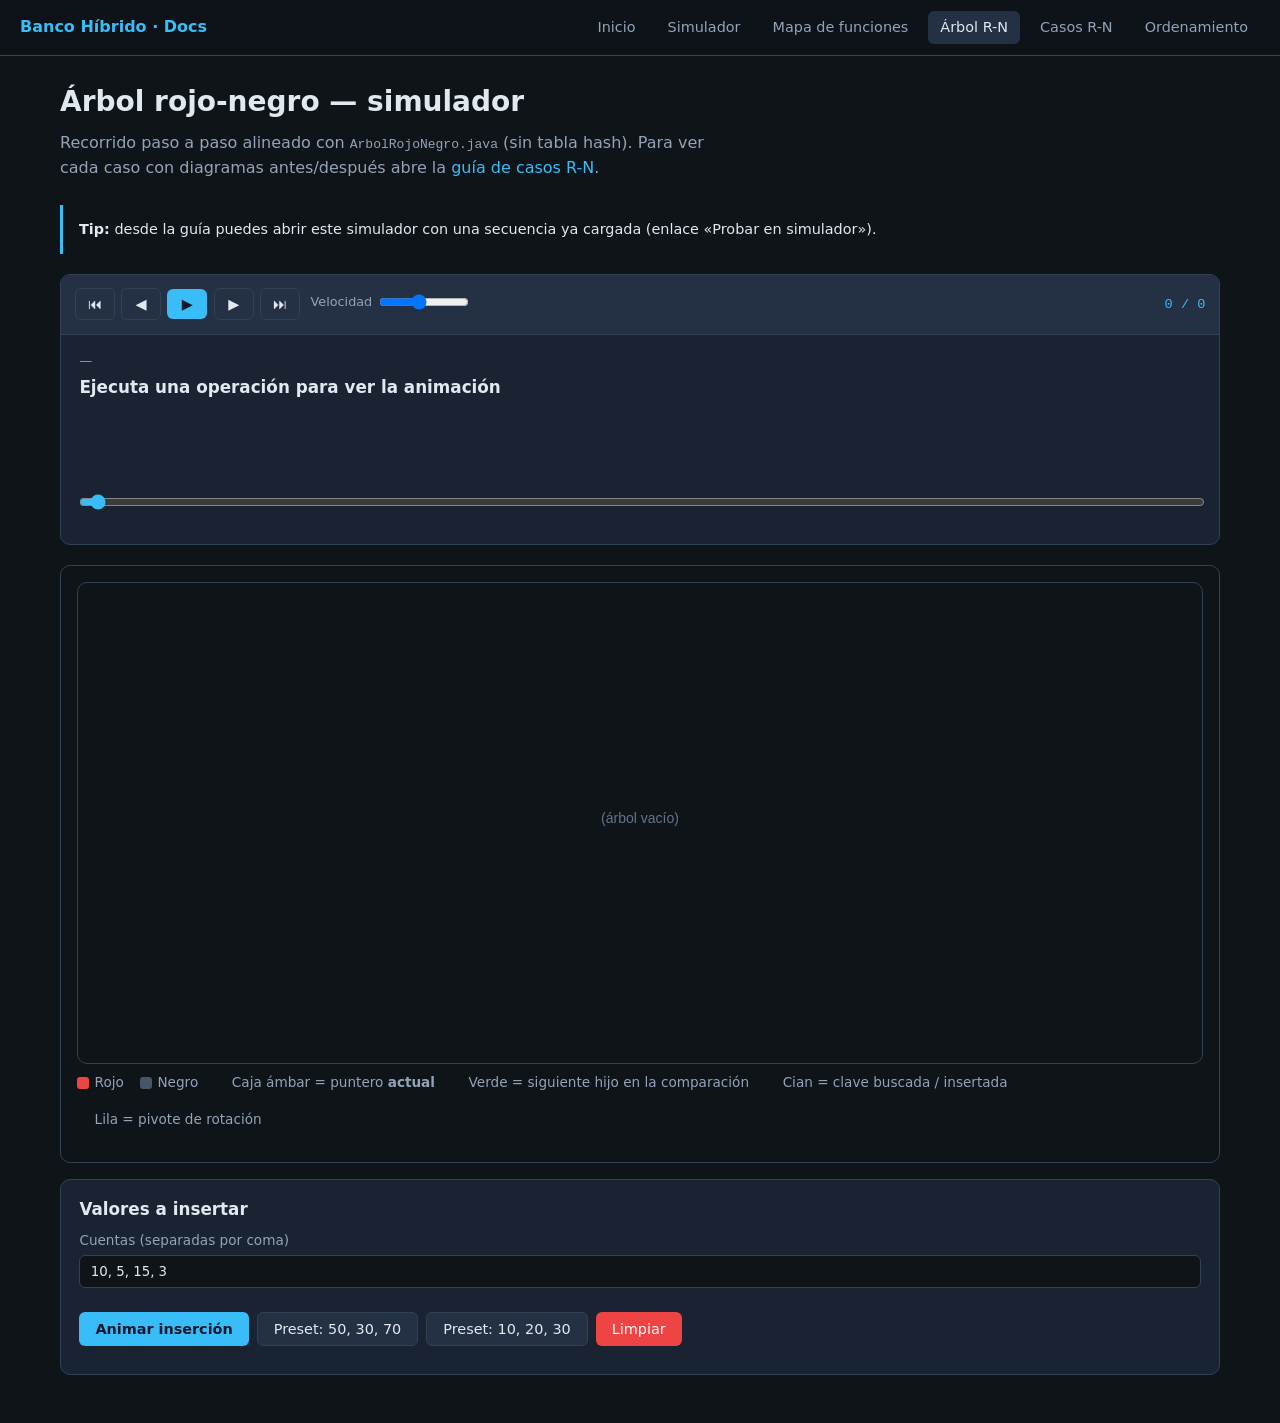
==== docs/simulador/arbol-rojo-negro.html @ 1091a689 "Implementacion de la Estructura y visualizadores para mayor comprension" ====
<!DOCTYPE html>
<html lang="es">
<head>
  <meta charset="UTF-8" />
  <meta name="viewport" content="width=device-width, initial-scale=1" />
  <title>Árbol rojo-negro — Simulador</title>
  <link rel="stylesheet" href="css/estilos.css" />
</head>
<body>
  <nav class="nav-global">
    <span class="marca">Banco Híbrido · Docs</span>
    <a href="index.html">Inicio</a>
    <a href="interactivo.html">Simulador</a>
    <a href="funciones.html">Mapa de funciones</a>
    <a href="arbol-rojo-negro.html" class="activo">Árbol R-N</a>
    <a href="rbt-casos.html">Casos R-N</a>
    <a href="ordenamiento-punteros.html">Ordenamiento</a>
  </nav>

  <main class="contenedor">
    <h1>Árbol rojo-negro — simulador</h1>
    <p class="subtitulo">
      Recorrido paso a paso alineado con <code>ArbolRojoNegro.java</code> (sin tabla hash).
      Para ver cada caso con diagramas antes/después abre la
      <a href="rbt-casos.html">guía de casos R-N</a>.
    </p>

    <p class="nota-enlace">
      <strong>Tip:</strong> desde la guía puedes abrir este simulador con una secuencia ya cargada
      (enlace «Probar en simulador»).
    </p>

    <div id="reproductor"></div>

    <div class="zona-animacion">
      <div class="canvas-contenedor">
        <canvas id="canvasRbt" class="canvas-arbol" data-altura-logica="480"></canvas>
      </div>
      <div class="leyenda">
        <span class="l-rojo">Rojo</span>
        <span class="l-negro">Negro</span>
        <span>Caja ámbar = puntero <strong>actual</strong></span>
        <span>Verde = siguiente hijo en la comparación</span>
        <span>Cian = clave buscada / insertada</span>
        <span>Lila = pivote de rotación</span>
      </div>
    </div>

    <div class="tarjeta" style="margin-top:1rem">
      <h3 style="margin-top:0">Valores a insertar</h3>
      <div class="fila-form">
        <div style="grid-column: 1 / -1">
          <label for="secuencia">Cuentas (separadas por coma)</label>
          <input type="text" id="secuencia" value="10, 5, 15, 3" />
        </div>
      </div>
      <div class="grupo-botones">
        <button type="button" class="btn btn-primario" id="btnAnimar">Animar inserción</button>
        <button type="button" class="btn btn-secundario" id="btnPreset1">Preset: 50, 30, 70</button>
        <button type="button" class="btn btn-secundario" id="btnPreset2">Preset: 10, 20, 30</button>
        <button type="button" class="btn btn-peligro" id="btnLimpiar">Limpiar</button>
      </div>
    </div>
  </main>

  <script src="js/nucleo.js"></script>
  <script src="js/canvas-hd.js"></script>
  <script src="js/serializacion.js"></script>
  <script src="js/motor-animacion.js"></script>
  <script src="js/vista.js"></script>
  <script src="js/reproductor.js"></script>
  <script>
    const BD = window.BancoDoc;
    const BA = window.BancoAnim;
    const BV = window.BancoVista;
    const canvas = document.getElementById("canvasRbt");
    const inputSecuencia = document.getElementById("secuencia");
    const ui = { canvas, hashEl: null, listaEl: null };

    let ultimoPaso = null;

    const reproductor = new ReproductorVisual({
      contenedor: document.getElementById("reproductor"),
      alPaso: (paso) => {
        ultimoPaso = paso;
        return BV.aplicarPaso(paso, ui, { instantaneo: true });
      },
    });

    BancoCanvas.observar(
      canvas,
      () => {
        if (ultimoPaso) BV.aplicarPaso(ultimoPaso, ui, { instantaneo: true });
        else BD.dibujarArbol(canvas, null, { instantaneo: true });
      },
      480
    );

    function parseSecuencia(txt) {
      return txt.split(/[,;\s]+/).map((s) => parseInt(s.trim(), 10)).filter((n) => !isNaN(n));
    }

    function animar(txt) {
      const nums = parseSecuencia(txt);
      if (!nums.length) return;
      const r = BA.animarSoloRBT(nums);
      reproductor.cargarPasos(r.pasos).then(() => reproductor.reproducir());
    }

    document.getElementById("btnAnimar").onclick = () => animar(inputSecuencia.value);
    document.getElementById("btnPreset1").onclick = () => {
      inputSecuencia.value = "50, 30, 70";
      animar("50, 30, 70");
    };
    document.getElementById("btnPreset2").onclick = () => {
      inputSecuencia.value = "10, 20, 30";
      animar("10, 20, 30");
    };
    document.getElementById("btnLimpiar").onclick = () => {
      ultimoPaso = null;
      reproductor.cargarPasos([]);
      BD.dibujarArbol(canvas, null, { instantaneo: true });
    };

    const params = new URLSearchParams(location.search);
    const seq = params.get("seq");
    if (seq) {
      inputSecuencia.value = seq;
      animar(seq);
    } else {
      BD.dibujarArbol(canvas, null, { instantaneo: true });
    }
  </script>
</body>
</html>
---- docs/simulador/css/estilos.css ----
:root {
  --bg: #0f1419;
  --surface: #1a2332;
  --surface2: #243044;
  --border: #334155;
  --text: #e2e8f0;
  --muted: #94a3b8;
  --accent: #38bdf8;
  --accent2: #818cf8;
  --rojo: #ef4444;
  --negro: #1e293b;
  --ok: #34d399;
  --warn: #fbbf24;
  --font: "Segoe UI", system-ui, sans-serif;
  --mono: "JetBrains Mono", "Fira Code", monospace;
  --radius: 10px;
  --nav-h: 56px;
}

* {
  box-sizing: border-box;
}

html {
  scroll-behavior: smooth;
}

body {
  margin: 0;
  font-family: var(--font);
  background: var(--bg);
  color: var(--text);
  line-height: 1.55;
  min-height: 100vh;
}

a {
  color: var(--accent);
  text-decoration: none;
}

a:hover {
  text-decoration: underline;
}

/* Nav */
.nav-global {
  position: sticky;
  top: 0;
  z-index: 100;
  display: flex;
  align-items: center;
  gap: 0.5rem;
  flex-wrap: wrap;
  padding: 0 1.25rem;
  height: var(--nav-h);
  background: rgba(15, 20, 25, 0.92);
  border-bottom: 1px solid var(--border);
  backdrop-filter: blur(8px);
}

.nav-global .marca {
  font-weight: 700;
  color: var(--accent);
  margin-right: auto;
  white-space: nowrap;
}

.nav-global a {
  padding: 0.35rem 0.75rem;
  border-radius: 6px;
  font-size: 0.9rem;
  color: var(--muted);
  text-decoration: none;
}

.nav-global a:hover,
.nav-global a.activo {
  background: var(--surface2);
  color: var(--text);
  text-decoration: none;
}

/* Layout */
.contenedor {
  max-width: 1200px;
  margin: 0 auto;
  padding: 1.5rem 1.25rem 3rem;
}

h1 {
  font-size: 1.75rem;
  margin: 0 0 0.5rem;
}

h2 {
  font-size: 1.25rem;
  margin: 2rem 0 0.75rem;
  color: var(--accent2);
}

h3 {
  font-size: 1.05rem;
  margin: 1.25rem 0 0.5rem;
}

.subtitulo {
  color: var(--muted);
  margin: 0 0 1.5rem;
  max-width: 65ch;
}

/* Cards & grid */
.grid-2 {
  display: grid;
  grid-template-columns: 1fr 1fr;
  gap: 1rem;
}

@media (max-width: 900px) {
  .grid-2 {
    grid-template-columns: 1fr;
  }
}

.tarjeta {
  background: var(--surface);
  border: 1px solid var(--border);
  border-radius: var(--radius);
  padding: 1rem 1.15rem;
}

.tarjeta.destacada {
  border-color: var(--accent);
  box-shadow: 0 0 0 1px rgba(56, 189, 248, 0.2);
}

/* Hero index */
.hero-cards {
  display: grid;
  grid-template-columns: repeat(auto-fill, minmax(260px, 1fr));
  gap: 1rem;
  margin-top: 1.5rem;
}

.hero-cards .tarjeta {
  transition: transform 0.15s, border-color 0.15s;
}

.hero-cards .tarjeta:hover {
  transform: translateY(-2px);
  border-color: var(--accent);
}

.hero-cards .icono {
  font-size: 1.75rem;
  margin-bottom: 0.5rem;
}

.hero-cards h3 {
  margin-top: 0;
}

/* Forms */
label {
  display: block;
  font-size: 0.85rem;
  color: var(--muted);
  margin-bottom: 0.25rem;
}

input,
select {
  width: 100%;
  padding: 0.5rem 0.65rem;
  border-radius: 6px;
  border: 1px solid var(--border);
  background: var(--bg);
  color: var(--text);
  font-family: inherit;
  margin-bottom: 0.75rem;
}

input:focus,
select:focus {
  outline: 2px solid var(--accent);
  border-color: transparent;
}

.fila-form {
  display: grid;
  grid-template-columns: repeat(auto-fill, minmax(120px, 1fr));
  gap: 0.75rem;
  align-items: end;
}

.btn {
  display: inline-flex;
  align-items: center;
  justify-content: center;
  gap: 0.35rem;
  padding: 0.5rem 1rem;
  border: none;
  border-radius: 6px;
  font-family: inherit;
  font-size: 0.9rem;
  cursor: pointer;
  transition: filter 0.15s;
}

.btn:hover {
  filter: brightness(1.1);
}

.btn-primario {
  background: var(--accent);
  color: #0f172a;
  font-weight: 600;
}

.btn-secundario {
  background: var(--surface2);
  color: var(--text);
  border: 1px solid var(--border);
}

.btn-peligro {
  background: var(--rojo);
  color: white;
}

.grupo-botones {
  display: flex;
  flex-wrap: wrap;
  gap: 0.5rem;
  margin: 0.75rem 0;
}

/* Log / steps */
.log-pasos {
  font-family: var(--mono);
  font-size: 0.8rem;
  background: var(--bg);
  border: 1px solid var(--border);
  border-radius: var(--radius);
  padding: 0.75rem;
  max-height: 220px;
  overflow-y: auto;
  margin: 0;
  list-style: none;
}

.log-pasos li {
  padding: 0.2rem 0;
  border-bottom: 1px solid rgba(51, 65, 85, 0.4);
}

.log-pasos li.activo {
  color: var(--warn);
  font-weight: 600;
}

.log-pasos li.ok {
  color: var(--ok);
}

.log-pasos li.error {
  color: var(--rojo);
}

/* Hash table viz */
.tabla-hash {
  display: flex;
  flex-wrap: wrap;
  gap: 0.5rem;
  margin: 1rem 0;
}

.casillero {
  flex: 1 1 100px;
  min-width: 90px;
  background: var(--bg);
  border: 2px solid var(--border);
  border-radius: 8px;
  padding: 0.5rem;
  text-align: center;
  cursor: pointer;
  transition: border-color 0.2s, box-shadow 0.2s;
}

.casillero.resaltado {
  border-color: var(--warn);
  box-shadow: 0 0 12px rgba(251, 191, 36, 0.35);
}

.casillero .idx {
  font-size: 0.75rem;
  color: var(--muted);
}

.casillero .cuenta-mini {
  font-size: 0.85rem;
  font-weight: 600;
  margin-top: 0.25rem;
}

.casillero.vacio .cuenta-mini {
  color: var(--muted);
  font-weight: 400;
}

/* Canvas tree */
.canvas-contenedor {
  width: 100%;
  overflow-x: auto;
  background: var(--bg);
  border-radius: var(--radius);
  border: 1px solid var(--border);
}

.canvas-arbol {
  width: 100%;
  display: block;
  background: transparent;
  image-rendering: auto;
}

.canvas-merge-wrap {
  min-height: 280px;
  overflow-x: auto;
  overflow-y: hidden;
}

.canvas-contenedor canvas {
  vertical-align: top;
}

/* Panel reporte (simulador) */
.seccion-reporte {
  display: flex;
  flex-direction: column;
  gap: 0.65rem;
}

.reporte-intro {
  margin: 0;
  font-size: 0.88rem;
}

.merge-ayuda {
  background: rgba(56, 189, 248, 0.08);
  border: 1px solid rgba(56, 189, 248, 0.35);
  border-radius: var(--radius);
  padding: 0.65rem 0.85rem;
  margin: 0;
}

.merge-ayuda-tipo {
  display: inline-block;
  font-size: 0.7rem;
  font-weight: 700;
  text-transform: uppercase;
  letter-spacing: 0.04em;
  color: var(--accent);
  margin-bottom: 0.25rem;
}

.merge-ayuda strong {
  display: block;
  font-size: 0.95rem;
  margin-bottom: 0.2rem;
}

.merge-ayuda p {
  margin: 0;
  font-size: 0.85rem;
  color: var(--muted);
  line-height: 1.45;
}

.leyenda-merge-lista {
  margin: 0;
  padding: 0 0 0 1.1rem;
  font-size: 0.82rem;
  color: var(--muted);
  display: grid;
  gap: 0.35rem;
}

.leyenda-merge-lista li {
  list-style: disc;
}

.subtitulo-seccion {
  margin: 0.5rem 0 0;
  font-size: 0.95rem;
  font-weight: 600;
  color: var(--text);
}

.lista-reporte-scroll {
  overflow-x: auto;
  overflow-y: hidden;
  padding: 0.75rem;
  min-height: 72px;
  max-height: 140px;
  background: var(--surface);
  border: 1px dashed var(--border);
  border-radius: var(--radius);
  flex-wrap: nowrap;
  align-items: center;
}

.lista-reporte-fila {
  display: flex;
  flex-wrap: nowrap;
  align-items: center;
  gap: 0;
  min-width: min-content;
}

.nodo-lista-reporte {
  flex-shrink: 0;
}

.flecha-reporte {
  display: inline-flex;
  flex-direction: column;
  align-items: center;
  margin: 0 0.15rem;
  min-width: 2.5rem;
}

.flecha-reporte .flecha-linea {
  font-size: 1.1rem;
  color: var(--accent);
  line-height: 1;
}

.flecha-reporte .flecha-txt {
  font-size: 0.62rem;
  color: var(--muted);
  white-space: nowrap;
}

.lista-orden-ok {
  margin: 0 0 0.5rem;
  font-size: 0.8rem;
  color: var(--ok);
  font-weight: 600;
}

@media (max-width: 900px) {
  .zona-animacion .grid-2 {
    grid-template-columns: 1fr;
  }
}

/* Lista enlazada */
.lista-enlazada {
  display: flex;
  flex-wrap: wrap;
  align-items: center;
  gap: 0.25rem;
  padding: 1rem 0;
  min-height: 80px;
}

.nodo-lista {
  display: inline-flex;
  flex-direction: column;
  align-items: center;
  gap: 0.2rem;
  vertical-align: top;
}

.nodo-lista-fila {
  display: flex;
  align-items: center;
  gap: 0.25rem;
}

.badge-puntero {
  font-size: 0.68rem;
  font-weight: 700;
  color: #fbbf24;
  background: rgba(251, 191, 36, 0.12);
  border: 1px solid rgba(251, 191, 36, 0.55);
  border-radius: 4px;
  padding: 0.1rem 0.4rem;
  white-space: nowrap;
}

.caja-nodo {
  background: var(--surface2);
  border: 2px solid var(--border);
  border-radius: 8px;
  padding: 0.4rem 0.65rem;
  font-size: 0.85rem;
  min-width: 64px;
  text-align: center;
}

.caja-nodo.rojo {
  border-color: var(--rojo);
  background: rgba(239, 68, 68, 0.15);
}

.caja-nodo.negro {
  border-color: #64748b;
}

.caja-nodo.resaltado {
  border-color: var(--warn);
  box-shadow: 0 0 10px rgba(251, 191, 36, 0.4);
}

.flecha {
  color: var(--muted);
  font-size: 1.1rem;
}

/* Funciones map */
.flujo-item {
  border-left: 3px solid var(--border);
  padding-left: 1rem;
  margin: 1rem 0;
}

.flujo-item.seleccionado {
  border-left-color: var(--accent);
  background: rgba(56, 189, 248, 0.06);
  border-radius: 0 var(--radius) var(--radius) 0;
  padding: 0.75rem 1rem;
}

.cadena-llamadas {
  display: flex;
  flex-wrap: wrap;
  align-items: center;
  gap: 0.35rem;
  margin: 0.75rem 0;
  font-family: var(--mono);
  font-size: 0.82rem;
}

.cadena-llamadas span {
  background: var(--surface2);
  padding: 0.25rem 0.5rem;
  border-radius: 4px;
  border: 1px solid var(--border);
}

.cadena-llamadas .flecha-fn {
  color: var(--muted);
}

.tabla-fn {
  width: 100%;
  border-collapse: collapse;
  font-size: 0.88rem;
}

.tabla-fn th,
.tabla-fn td {
  border: 1px solid var(--border);
  padding: 0.5rem 0.65rem;
  text-align: left;
}

.tabla-fn th {
  background: var(--surface2);
  color: var(--accent);
}

.tabla-fn tr:hover td {
  background: rgba(56, 189, 248, 0.05);
}

/* Code blocks in docs */
pre,
.codigo {
  font-family: var(--mono);
  font-size: 0.8rem;
  background: var(--bg);
  border: 1px solid var(--border);
  border-radius: var(--radius);
  padding: 0.85rem 1rem;
  overflow-x: auto;
  line-height: 1.45;
}

.codigo .kw {
  color: #c084fc;
}

.codigo .tipo {
  color: #38bdf8;
}

.codigo .cmt {
  color: #64748b;
}

.paso-diagrama {
  display: flex;
  flex-wrap: wrap;
  gap: 1rem;
  margin: 1rem 0;
}

.leyenda {
  display: flex;
  flex-wrap: wrap;
  gap: 1rem;
  font-size: 0.85rem;
  color: var(--muted);
  margin: 0.5rem 0 1rem;
}

.leyenda span::before {
  content: "";
  display: inline-block;
  width: 12px;
  height: 12px;
  border-radius: 3px;
  margin-right: 0.35rem;
  vertical-align: middle;
}

.leyenda .l-rojo::before {
  background: var(--rojo);
}

.leyenda .l-negro::before {
  background: #475569;
}

.leyenda .l-sig::before {
  background: var(--accent2);
}

.nota {
  font-size: 0.9rem;
  color: var(--muted);
  border-left: 3px solid var(--accent2);
  padding-left: 0.75rem;
  margin: 1rem 0;
}

.pills {
  display: flex;
  flex-wrap: wrap;
  gap: 0.35rem;
}

.pill {
  font-size: 0.75rem;
  padding: 0.15rem 0.5rem;
  border-radius: 999px;
  background: var(--surface2);
  border: 1px solid var(--border);
  color: var(--muted);
}

.pill.activa {
  background: rgba(56, 189, 248, 0.2);
  color: var(--accent);
  border-color: var(--accent);
}

/* Reproductor paso a paso */
.reproductor-wrap {
  margin: 1rem 0 1.25rem;
  background: var(--surface);
  border: 1px solid var(--border);
  border-radius: var(--radius);
  overflow: hidden;
}

.reproductor-barra {
  display: flex;
  flex-wrap: wrap;
  align-items: center;
  gap: 0.4rem;
  padding: 0.65rem 0.85rem;
  background: var(--surface2);
  border-bottom: 1px solid var(--border);
}

.btn-icon {
  min-width: 2.5rem;
  padding: 0.45rem 0.55rem;
}

.reproductor-vel {
  display: flex;
  align-items: center;
  gap: 0.4rem;
  font-size: 0.8rem;
  color: var(--muted);
  margin-left: 0.25rem;
}

.reproductor-vel input {
  width: 90px;
  margin: 0;
}

.reproductor-contador {
  margin-left: auto;
  font-family: var(--mono);
  font-size: 0.85rem;
  color: var(--accent);
}

.reproductor-decision {
  padding: 1rem 1.15rem;
  position: relative;
  box-sizing: border-box;
  height: 8.75rem;
  min-height: 8.75rem;
  max-height: 8.75rem;
  overflow-x: hidden;
  overflow-y: auto;
}

.reproductor-decision .badge-decision {
  display: inline-block;
  font-size: 0.75rem;
  font-weight: 600;
  text-transform: uppercase;
  letter-spacing: 0.04em;
  padding: 0.2rem 0.5rem;
  border-radius: 4px;
  background: var(--surface2);
  color: var(--accent);
  margin-bottom: 0.5rem;
}

.reproductor-decision strong {
  display: block;
  font-size: 1.05rem;
  margin-bottom: 0.35rem;
}

.reproductor-decision p {
  margin: 0;
  color: var(--muted);
  font-size: 0.92rem;
  line-height: 1.45;
  min-height: 2.9em;
}

.reproductor-decision.tipo-hash .badge-decision { background: rgba(251, 191, 36, 0.2); color: var(--warn); }
.reproductor-decision.tipo-rotar .badge-decision { background: rgba(129, 140, 248, 0.25); color: var(--accent2); }
.reproductor-decision.tipo-recolorar .badge-decision { background: rgba(239, 68, 68, 0.2); color: var(--rojo); }
.reproductor-decision.tipo-merge .badge-decision { background: rgba(52, 211, 153, 0.2); color: var(--ok); }
.reproductor-decision.tipo-error .badge-decision { background: rgba(239, 68, 68, 0.3); color: #fca5a5; }
.reproductor-decision.tipo-fin .badge-decision { background: rgba(52, 211, 153, 0.25); color: var(--ok); }

.reproductor-paso-num {
  font-size: 0.8rem;
  color: var(--muted);
  display: block;
  margin-bottom: 0.25rem;
}

.reproductor-timeline-wrap {
  padding: 0.5rem 1rem 0.85rem;
}

.reproductor-timeline {
  width: 100%;
  accent-color: var(--accent);
}

.zona-animacion {
  border: 1px solid var(--border);
  border-radius: var(--radius);
  padding: 1rem;
  background: var(--bg);
  margin-top: 0.5rem;
}

.cadena-llamadas .activo-fn {
  border-color: var(--warn) !important;
  box-shadow: 0 0 8px rgba(251, 191, 36, 0.45);
  color: var(--warn);
}

/* Mermaid en mapa de funciones */
.mermaid-contenedor {
  min-height: 120px;
  overflow-x: auto;
  display: flex;
  justify-content: center;
  align-items: center;
  padding: 1rem;
}

.mermaid-contenedor svg {
  max-width: 100%;
  height: auto;
  display: block;
}

/* Etiquetas de estructura en mapa de funciones */
.tag-estructura {
  display: inline-block;
  font-size: 0.68rem;
  font-weight: 700;
  text-transform: uppercase;
  letter-spacing: 0.04em;
  padding: 0.1rem 0.4rem;
  border-radius: 4px;
  margin-right: 0.35rem;
  vertical-align: middle;
}

.tag-estructura.hash {
  background: rgba(251, 191, 36, 0.25);
  color: #fbbf24;
}

.tag-estructura.arbol {
  background: rgba(239, 68, 68, 0.2);
  color: #f87171;
}

.tag-estructura.lista {
  background: rgba(129, 140, 248, 0.25);
  color: #a5b4fc;
}

.tag-estructura.fachada {
  background: rgba(56, 189, 248, 0.2);
  color: #38bdf8;
}

.leyenda-estructuras {
  display: flex;
  flex-wrap: wrap;
  gap: 0.75rem;
  margin: 0.75rem 0 0;
  font-size: 0.85rem;
}

.cadena-llamadas .paso-cadena {
  display: inline-flex;
  align-items: center;
  flex-wrap: wrap;
  gap: 0.2rem;
  padding: 0.2rem 0.35rem;
  border-radius: 6px;
}

.cadena-llamadas .paso-cadena.activo-fn {
  background: rgba(251, 191, 36, 0.12);
}

/* Escenarios prearmados (simulador) */
.panel-escenarios {
  border-left: 3px solid var(--accent2);
}

.select-escenario {
  width: 100%;
  padding: 0.5rem 0.65rem;
  font-size: 0.95rem;
  background: var(--bg);
  border: 1px solid var(--border);
  border-radius: 8px;
  color: var(--text);
}

.escenario-layout {
  display: flex;
  flex-direction: column;
  gap: 0.85rem;
  margin-bottom: 0.85rem;
}

.escenario-campo label {
  display: block;
  font-size: 0.85rem;
  color: var(--muted);
  margin-bottom: 0.35rem;
}

.escenario-resumen {
  background: var(--surface);
  border: 1px solid var(--border);
  border-radius: 8px;
  padding: 0.65rem 0.85rem;
}

.escenario-resumen-label {
  display: block;
  font-size: 0.72rem;
  font-weight: 700;
  text-transform: uppercase;
  letter-spacing: 0.04em;
  color: var(--accent2);
  margin-bottom: 0.35rem;
}

.desc-escenario {
  margin: 0;
  font-size: 0.9rem;
  color: var(--text);
  line-height: 1.5;
}

/* Página guía casos RBT (rbt-casos.html) */
.contenedor-guia-rbt {
  max-width: 960px;
}

.rbt-panel-pasos {
  margin-bottom: 1rem;
  border-left: 3px solid var(--border);
}

.rbt-panel-pasos.activo,
.rbt-panel-pasos[open] {
  border-left-color: var(--ok);
}

.rbt-panel-pasos-summary {
  list-style: none;
  cursor: pointer;
  padding: 0.85rem 1rem;
  user-select: none;
  display: flex;
  flex-wrap: wrap;
  align-items: baseline;
  gap: 0.35rem 0.75rem;
  background: linear-gradient(180deg, var(--surface2) 0%, var(--surface) 100%);
}

.rbt-panel-pasos-summary::-webkit-details-marker {
  display: none;
}

.rbt-panel-pasos-summary::before {
  content: "▸ ";
  color: var(--accent);
  font-weight: bold;
}

.rbt-panel-pasos[open] > .rbt-panel-pasos-summary::before {
  content: "▾ ";
}

.rbt-panel-pasos-titulo {
  font-size: 1.05rem;
  font-weight: 700;
  margin: 0;
}

.rbt-panel-pasos-hint {
  font-size: 0.8rem;
  color: var(--muted);
  font-weight: normal;
}

.rbt-panel-pasos-body {
  padding: 0 1rem 1rem;
  border-top: 1px solid var(--border);
}

.rbt-pasos-sub {
  margin: 0.65rem 0 0.5rem;
}

.rbt-panel-pasos .reproductor-wrap {
  margin: 0.5rem 0 0.65rem;
}

.zona-animacion-compacta {
  margin-top: 0 !important;
  padding: 0.65rem;
}

.zona-animacion-compacta .canvas-contenedor {
  max-height: 300px;
}

.leyenda-compacta {
  display: flex;
  flex-wrap: wrap;
  gap: 0.35rem 0.85rem;
  font-size: 0.78rem;
  margin-top: 0.45rem !important;
  padding-top: 0;
  border-top: none;
}

.leyenda-compacta span {
  white-space: nowrap;
}

.rbt-nav-grupos {
  display: flex;
  flex-wrap: wrap;
  gap: 0.5rem;
  margin: 1rem 0 1.25rem;
}

details.rbt-grupo {
  border: 1px solid var(--border);
  border-radius: var(--radius);
  background: var(--surface);
  margin-bottom: 1rem;
  overflow: hidden;
}

details.rbt-grupo > summary {
  list-style: none;
  cursor: pointer;
  padding: 1rem 1.15rem;
  display: flex;
  flex-direction: column;
  gap: 0.25rem;
  user-select: none;
  background: linear-gradient(180deg, var(--surface2) 0%, var(--surface) 100%);
}

details.rbt-grupo > summary::-webkit-details-marker {
  display: none;
}

details.rbt-grupo > summary::before {
  content: "▸ ";
  color: var(--accent);
  font-weight: bold;
}

details.rbt-grupo[open] > summary::before {
  content: "▾ ";
}

.rbt-grupo-titulo {
  font-size: 1.1rem;
  font-weight: 700;
  color: var(--text);
}

.rbt-grupo-sub {
  font-size: 0.85rem;
  color: var(--muted);
  font-weight: normal;
}

.rbt-grupo-body {
  padding: 0 1rem 1rem;
  border-top: 1px solid var(--border);
}

article.rbt-caso {
  padding: 1rem 0;
  border-bottom: 1px solid var(--border);
}

article.rbt-caso:last-child {
  border-bottom: none;
  padding-bottom: 0.25rem;
}

article.rbt-caso h3 {
  margin: 0 0 0.5rem;
  font-size: 1rem;
}

.rbt-caso-texto {
  margin: 0 0 0.75rem;
  font-size: 0.9rem;
  color: var(--muted);
  line-height: 1.5;
}

.rbt-comparador {
  background: var(--bg);
  border: 1px solid var(--border);
  border-radius: 8px;
  padding: 0.75rem;
  margin-bottom: 0.75rem;
}

.rbt-comparador.animando {
  border-color: var(--accent2);
  box-shadow: 0 0 0 1px rgba(129, 140, 248, 0.2);
}

.rbt-comparador-canvas-wrap {
  background: #0c1018;
  border-radius: 6px;
  overflow: hidden;
  height: 200px;
  max-height: 200px;
}

.rbt-comparador-canvas-wrap.rbt-canvas-alto {
  height: 220px;
  max-height: 220px;
}

.rbt-comparador-canvas-wrap canvas,
.rbt-solo-diagrama canvas {
  display: block;
  width: 100%;
  height: 100%;
  min-height: 0;
}

.rbt-solo-diagrama {
  height: 180px;
  max-height: 180px;
}

@media (min-width: 768px) {
  .rbt-grupo-body-dos-col {
    display: grid;
    grid-template-columns: 1fr 1fr;
    column-gap: 1rem;
    align-items: start;
  }

  .rbt-grupo-body-dos-col article.rbt-caso-ancho {
    grid-column: 1 / -1;
  }
}

.rbt-comparador-controles {
  display: flex;
  flex-wrap: wrap;
  gap: 0.45rem;
  margin-top: 0.65rem;
  align-items: center;
}

.rbt-comparador-controles .btn-primario {
  margin-left: auto;
}

@media (max-width: 480px) {
  .rbt-comparador-controles .btn-primario {
    margin-left: 0;
    width: 100%;
  }
}

.rbt-comparador-controles .btn.activo {
  background: var(--surface2);
  border: 1px solid var(--accent);
  color: var(--accent);
}

.rbt-comparador-controles .btn:disabled {
  opacity: 0.45;
  cursor: not-allowed;
}

.rbt-comparador.animando .rbt-comparador-canvas-wrap {
  box-shadow: inset 0 0 0 1px rgba(129, 140, 248, 0.35);
}

.rbt-comparador-leyenda {
  margin: 0.5rem 0 0;
  font-size: 0.82rem;
  color: var(--muted);
  text-align: center;
  min-height: 1.2em;
}

article.rbt-caso > .btn,
article.rbt-caso > a.btn {
  margin-top: 0.25rem;
}

/* Página ordenamiento con punteros */
.panel-orden .input-orden {
  width: 100%;
  max-width: 480px;
  padding: 0.55rem 0.75rem;
  font-size: 1rem;
  font-family: var(--mono);
  background: var(--bg);
  border: 1px solid var(--border);
  border-radius: 8px;
  color: var(--text);
  margin-bottom: 1rem;
}

.label-campo {
  display: block;
  font-size: 0.85rem;
  color: var(--muted);
  margin-bottom: 0.35rem;
}

.nota-enlace {
  margin-bottom: 1.25rem;
  padding: 0.85rem 1rem;
  font-size: 0.9rem;
  line-height: 1.5;
  border-left: 3px solid var(--accent);
}

.o-msg.ok {
  color: var(--ok);
}

.o-msg.error {
  color: var(--rojo);
}

.o-preview {
  font-family: var(--mono);
  font-size: 0.9rem;
  color: var(--accent);
  margin: 0.5rem 0 0;
}

.fase-indicador {
  display: flex;
  align-items: center;
  gap: 0.75rem;
  margin-bottom: 1rem;
  padding: 0.5rem 0.75rem;
  background: var(--surface);
  border-radius: 8px;
  border: 1px solid var(--border);
}

.fase-chip {
  font-size: 0.75rem;
  font-weight: 700;
  text-transform: uppercase;
  letter-spacing: 0.04em;
  padding: 0.2rem 0.5rem;
  border-radius: 4px;
  background: rgba(56, 189, 248, 0.2);
  color: var(--accent);
}

.leyenda-merge {
  display: flex;
  flex-wrap: wrap;
  gap: 1rem 1.5rem;
  font-size: 0.85rem;
  color: var(--muted);
}

.leyenda-cuadro {
  display: inline-block;
  width: 10px;
  height: 10px;
  border-radius: 2px;
  margin-right: 0.25rem;
  vertical-align: middle;
}

.tarjeta-fase {
  padding: 1rem;
}

/* Guía RBT — tarjetas plegables y mini diagramas */
.rbt-layout {
  display: grid;
  gap: 1.5rem;
  margin-top: 1.25rem;
}

@media (min-width: 960px) {
  .rbt-layout {
    grid-template-columns: 1fr 1fr;
    align-items: start;
  }

  .rbt-layout .rbt-col-sim {
    position: sticky;
    top: calc(var(--nav-h) + 0.75rem);
  }
}

.rbt-col-guia h2 {
  margin-top: 0;
}

.rbt-nav-casos {
  display: flex;
  flex-wrap: wrap;
  gap: 0.4rem;
  margin: 0.75rem 0 1rem;
}

.rbt-nav-pill {
  display: inline-block;
  padding: 0.3rem 0.65rem;
  font-size: 0.78rem;
  border-radius: 999px;
  background: var(--surface2);
  border: 1px solid var(--border);
  color: var(--muted);
  text-decoration: none;
  transition: background 0.15s, color 0.15s;
}

.rbt-nav-pill:hover {
  background: rgba(56, 189, 248, 0.15);
  color: var(--accent);
  text-decoration: none;
}

details.rbt-card {
  border: 1px solid var(--border);
  border-radius: var(--radius);
  background: var(--surface);
  margin-bottom: 0.65rem;
  overflow: hidden;
}

details.rbt-card[open] {
  border-color: rgba(129, 140, 248, 0.45);
  box-shadow: 0 0 0 1px rgba(129, 140, 248, 0.12);
}

details.rbt-card > summary {
  list-style: none;
  cursor: pointer;
  padding: 0.85rem 1rem;
  font-weight: 600;
  font-size: 0.95rem;
  display: flex;
  align-items: center;
  gap: 0.65rem;
  user-select: none;
}

details.rbt-card > summary::-webkit-details-marker {
  display: none;
}

details.rbt-card > summary::before {
  content: "▸";
  color: var(--accent2);
  font-size: 0.85rem;
  transition: transform 0.15s;
  flex-shrink: 0;
}

details.rbt-card[open] > summary::before {
  transform: rotate(90deg);
}

.rbt-card-tag {
  font-size: 0.68rem;
  font-weight: 700;
  text-transform: uppercase;
  letter-spacing: 0.04em;
  padding: 0.15rem 0.45rem;
  border-radius: 4px;
  margin-left: auto;
  flex-shrink: 0;
}

.rbt-card-tag.ins {
  background: rgba(56, 189, 248, 0.18);
  color: var(--accent);
}

.rbt-card-tag.rot {
  background: rgba(129, 140, 248, 0.2);
  color: var(--accent2);
}

.rbt-card-tag.del {
  background: rgba(239, 68, 68, 0.15);
  color: #f87171;
}

.rbt-card-tag.base {
  background: rgba(52, 211, 153, 0.15);
  color: var(--ok);
}

.rbt-card-body {
  padding: 0 1rem 1rem;
  border-top: 1px solid var(--border);
}

.rbt-card-body > p {
  margin: 0.85rem 0 0.65rem;
  font-size: 0.9rem;
  color: var(--muted);
}

.rbt-card-body > p strong {
  color: var(--text);
}

.rbt-pasos {
  margin: 0.5rem 0 0.75rem;
  padding-left: 1.2rem;
  font-size: 0.88rem;
  color: var(--muted);
}

.rbt-pasos li {
  margin-bottom: 0.35rem;
}

.rbt-pasos code {
  font-size: 0.82rem;
}

.rbt-diagramas {
  display: grid;
  grid-template-columns: 1fr 1fr;
  gap: 0.65rem;
  margin-top: 0.75rem;
}

@media (max-width: 520px) {
  .rbt-diagramas {
    grid-template-columns: 1fr;
  }
}

.rbt-figura {
  margin: 0;
  background: var(--bg);
  border: 1px solid var(--border);
  border-radius: 8px;
  overflow: hidden;
}

.rbt-figura figcaption {
  padding: 0.35rem 0.5rem;
  font-size: 0.72rem;
  font-weight: 600;
  text-transform: uppercase;
  letter-spacing: 0.03em;
  color: var(--muted);
  text-align: center;
  border-top: 1px solid var(--border);
  background: var(--surface2);
}

.rbt-figura canvas {
  display: block;
  width: 100%;
  height: auto;
}

.rbt-figura-unica {
  max-width: 320px;
  margin-top: 0.75rem;
}

.rbt-flecha-caso {
  text-align: center;
  font-size: 1.25rem;
  color: var(--accent2);
  align-self: center;
}

.rbt-card-acciones {
  display: flex;
  flex-wrap: wrap;
  gap: 0.5rem;
  margin-top: 0.85rem;
}

.rbt-card-acciones .btn {
  font-size: 0.85rem;
}

.rbt-reglas-grid {
  display: grid;
  gap: 0.5rem;
  margin-top: 0.5rem;
}

.rbt-regla {
  display: flex;
  gap: 0.65rem;
  align-items: flex-start;
  padding: 0.5rem 0.65rem;
  background: var(--bg);
  border-radius: 6px;
  font-size: 0.88rem;
}

.rbt-regla-num {
  flex-shrink: 0;
  width: 1.5rem;
  height: 1.5rem;
  border-radius: 50%;
  background: rgba(129, 140, 248, 0.25);
  color: var(--accent2);
  font-weight: 700;
  font-size: 0.8rem;
  display: flex;
  align-items: center;
  justify-content: center;
}
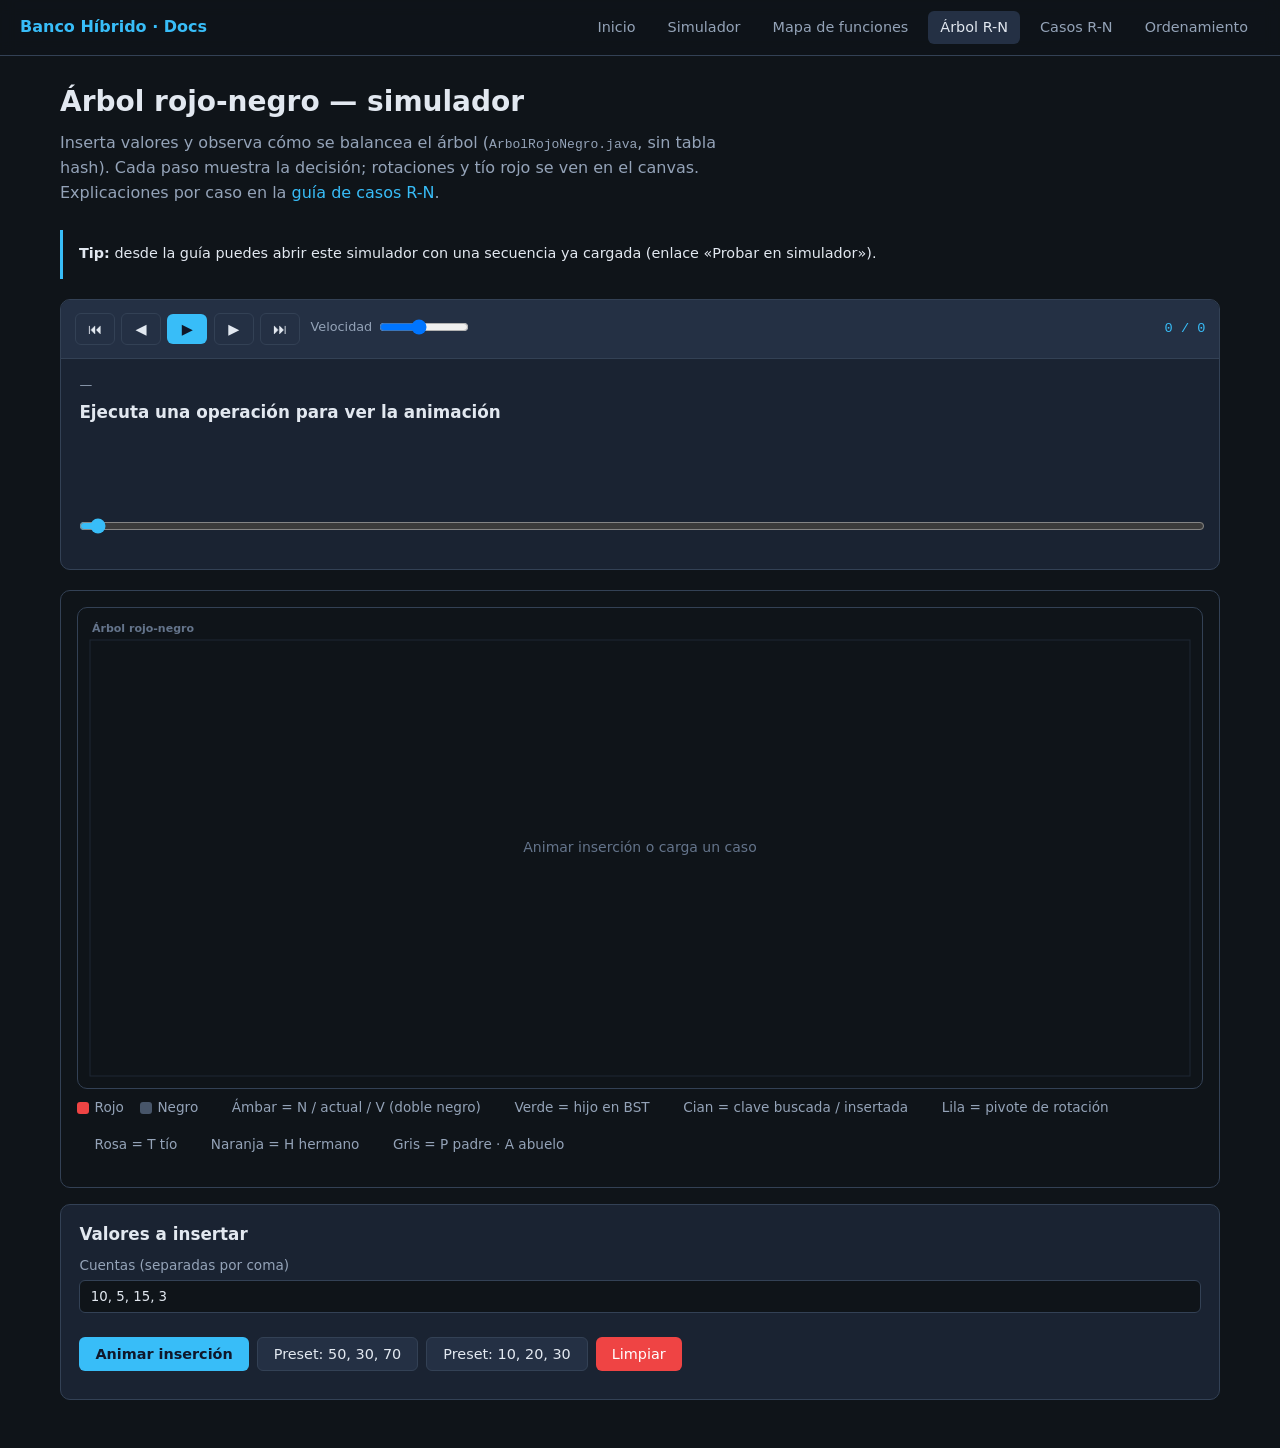
==== commit 38a8cbb1: "Implementacion de GSAP para mejora en las animaciones y cambios de estetica y logica del simulador r" ====
--- a/docs/simulador/arbol-rojo-negro.html
+++ b/docs/simulador/arbol-rojo-negro.html
@@ -20,8 +20,8 @@
   <main class="contenedor">
     <h1>Árbol rojo-negro — simulador</h1>
     <p class="subtitulo">
-      Recorrido paso a paso alineado con <code>ArbolRojoNegro.java</code> (sin tabla hash).
-      Para ver cada caso con diagramas antes/después abre la
+      Inserta valores y observa cómo se balancea el árbol (<code>ArbolRojoNegro.java</code>, sin tabla hash).
+      Cada paso muestra la decisión; rotaciones y tío rojo se ven en el canvas. Explicaciones por caso en la
       <a href="rbt-casos.html">guía de casos R-N</a>.
     </p>
 
@@ -39,10 +39,13 @@
       <div class="leyenda">
         <span class="l-rojo">Rojo</span>
         <span class="l-negro">Negro</span>
-        <span>Caja ámbar = puntero <strong>actual</strong></span>
-        <span>Verde = siguiente hijo en la comparación</span>
+        <span>Ámbar = N / actual / V (doble negro)</span>
+        <span>Verde = hijo en BST</span>
         <span>Cian = clave buscada / insertada</span>
         <span>Lila = pivote de rotación</span>
+        <span>Rosa = T tío</span>
+        <span>Naranja = H hermano</span>
+        <span>Gris = P padre · A abuelo</span>
       </div>
     </div>
 
@@ -63,38 +66,33 @@
     </div>
   </main>
 
+  <script src="https://cdn.jsdelivr.net/npm/gsap@3.12.5/dist/gsap.min.js"></script>
   <script src="js/nucleo.js"></script>
   <script src="js/canvas-hd.js"></script>
   <script src="js/serializacion.js"></script>
   <script src="js/motor-animacion.js"></script>
+  <script src="js/arbol-transicion.js"></script>
+  <script src="js/sistema-visual-unificado.js"></script>
   <script src="js/vista.js"></script>
   <script src="js/reproductor.js"></script>
   <script>
-    const BD = window.BancoDoc;
     const BA = window.BancoAnim;
     const BV = window.BancoVista;
     const canvas = document.getElementById("canvasRbt");
     const inputSecuencia = document.getElementById("secuencia");
-    const ui = { canvas, hashEl: null, listaEl: null };
+    const ui = { canvas, modo: "arbol", hashEl: null, listaEl: null };
+
+    BancoVisualUnificado.init(canvas, { modo: "arbol", alturaLogica: 480 });
 
     let ultimoPaso = null;
 
     const reproductor = new ReproductorVisual({
       contenedor: document.getElementById("reproductor"),
-      alPaso: (paso) => {
+      alPaso: (paso, _i, opts) => {
         ultimoPaso = paso;
-        return BV.aplicarPaso(paso, ui, { instantaneo: true });
+        return BV.aplicarPaso(paso, ui, opts);
       },
     });
-
-    BancoCanvas.observar(
-      canvas,
-      () => {
-        if (ultimoPaso) BV.aplicarPaso(ultimoPaso, ui, { instantaneo: true });
-        else BD.dibujarArbol(canvas, null, { instantaneo: true });
-      },
-      480
-    );
 
     function parseSecuencia(txt) {
       return txt.split(/[,;\s]+/).map((s) => parseInt(s.trim(), 10)).filter((n) => !isNaN(n));
@@ -119,7 +117,7 @@
     document.getElementById("btnLimpiar").onclick = () => {
       ultimoPaso = null;
       reproductor.cargarPasos([]);
-      BD.dibujarArbol(canvas, null, { instantaneo: true });
+      BV.reiniciarCanvasAnimacion(ui);
     };
 
     const params = new URLSearchParams(location.search);
@@ -128,7 +126,7 @@
       inputSecuencia.value = seq;
       animar(seq);
     } else {
-      BD.dibujarArbol(canvas, null, { instantaneo: true });
+      BV.reiniciarCanvasAnimacion(ui);
     }
   </script>
 </body>
--- a/docs/simulador/css/estilos.css
+++ b/docs/simulador/css/estilos.css
@@ -331,6 +331,17 @@
   overflow-y: hidden;
 }
 
+.canvas-unificado-wrap {
+  min-height: 480px;
+  overflow-x: auto;
+}
+
+.canvas-unificado {
+  display: block;
+  width: 100%;
+  border-radius: var(--radius);
+}
+
 .canvas-contenedor canvas {
   vertical-align: top;
 }
@@ -984,7 +995,8 @@
 }
 
 .zona-animacion-compacta .canvas-contenedor {
-  max-height: 300px;
+  max-height: none;
+  min-height: 320px;
 }
 
 .leyenda-compacta {
@@ -1073,11 +1085,161 @@
   font-size: 1rem;
 }
 
+.rbt-glosario {
+  margin-bottom: 1.25rem;
+}
+
+.rbt-glosario-lista {
+  display: grid;
+  gap: 0.65rem 1rem;
+  margin: 0.75rem 0 1rem;
+}
+
+@media (min-width: 640px) {
+  .rbt-glosario-lista {
+    grid-template-columns: auto 1fr;
+  }
+}
+
+.rbt-glosario-lista dt {
+  font-weight: 600;
+  margin: 0;
+  display: flex;
+  align-items: center;
+  gap: 0.35rem;
+}
+
+.rbt-glosario-lista dd {
+  margin: 0;
+  color: var(--texto-secundario, #94a3b8);
+  line-height: 1.45;
+}
+
+.rbt-chip-ej {
+  display: inline-block;
+  font-size: 0.7rem;
+  font-weight: 700;
+  padding: 0.1rem 0.45rem;
+  border-radius: 4px;
+  color: #0f172a;
+}
+
+.rbt-chip-ej.n { background: #fbbf24; }
+.rbt-chip-ej.p,
+.rbt-chip-ej.a { background: #94a3b8; }
+.rbt-chip-ej.t { background: #f472b6; }
+.rbt-chip-ej.h { background: #fb923c; }
+.rbt-chip-ej.v { background: #fbbf24; }
+
+.rbt-caso-detalle,
+.rbt-explicacion {
+  margin: 0.5rem 0 0.75rem;
+  padding: 0.65rem 0.85rem;
+  border-left: 3px solid var(--acento, #38bdf8);
+  background: rgba(15, 23, 42, 0.35);
+  border-radius: 0 6px 6px 0;
+  font-size: 0.92rem;
+  line-height: 1.5;
+  color: var(--texto-secundario, #94a3b8);
+}
+
+.rbt-caso-detalle strong,
+.rbt-explicacion strong {
+  color: var(--texto, #e2e8f0);
+}
+
+.rbt-explicacion-lead {
+  margin: 0 0 0.6rem;
+  color: var(--texto, #e2e8f0);
+  font-size: 0.93rem;
+}
+
+.rbt-explicacion-lista {
+  margin: 0;
+  padding: 0 0 0 1.1rem;
+  list-style: none;
+}
+
+.rbt-explicacion-lista > li {
+  position: relative;
+  margin-bottom: 0.45rem;
+  padding-left: 0.15rem;
+}
+
+.rbt-explicacion-lista > li::before {
+  content: "→";
+  position: absolute;
+  left: -1.1rem;
+  color: var(--acento, #38bdf8);
+  font-weight: 700;
+}
+
+.rbt-eti {
+  display: inline-block;
+  min-width: 5.5rem;
+  font-size: 0.72rem;
+  font-weight: 700;
+  text-transform: uppercase;
+  letter-spacing: 0.03em;
+  color: #7dd3fc;
+  margin-right: 0.35rem;
+}
+
+.rbt-eti-violacion { color: #fca5a5; }
+.rbt-eti-solucion { color: #86efac; }
+
+.rbt-explicacion-demo {
+  margin: 0.55rem 0 0;
+  font-size: 0.85rem;
+  font-style: italic;
+  opacity: 0.95;
+}
+
+.rbt-grupo-intro {
+  grid-column: 1 / -1;
+  margin: 0 0 0.5rem;
+  padding: 0.75rem 1rem;
+  background: rgba(56, 189, 248, 0.08);
+  border: 1px solid rgba(56, 189, 248, 0.2);
+  border-radius: 8px;
+  font-size: 0.92rem;
+  line-height: 1.55;
+  color: var(--muted);
+}
+
+.rbt-grupo-intro strong {
+  color: var(--texto, #e2e8f0);
+}
+
+.reproductor-guia {
+  margin: 0.5rem 0 0;
+  padding: 0.55rem 0.75rem;
+  background: rgba(251, 191, 36, 0.1);
+  border-left: 3px solid #fbbf24;
+  border-radius: 0 6px 6px 0;
+  font-size: 0.88rem;
+  line-height: 1.45;
+  color: #cbd5e1;
+}
+
+.reproductor-guia:empty {
+  display: none;
+}
+
 .rbt-caso-texto {
   margin: 0 0 0.75rem;
   font-size: 0.9rem;
   color: var(--muted);
   line-height: 1.5;
+}
+
+.rbt-solo-pasos {
+  margin: 0 0 0.65rem;
+  font-size: 0.82rem;
+}
+
+article.rbt-caso-sin-diagrama {
+  min-height: auto;
 }
 
 .rbt-comparador {
@@ -1106,8 +1268,7 @@
   max-height: 220px;
 }
 
-.rbt-comparador-canvas-wrap canvas,
-.rbt-solo-diagrama canvas {
+.rbt-comparador-canvas-wrap canvas {
   display: block;
   width: 100%;
   height: 100%;
@@ -1115,8 +1276,16 @@
 }
 
 .rbt-solo-diagrama {
-  height: 180px;
-  max-height: 180px;
+  min-height: 300px;
+  height: 300px;
+  max-height: none;
+  overflow: visible;
+}
+
+.rbt-solo-diagrama canvas {
+  display: block;
+  width: 100%;
+  min-height: 300px;
 }
 
 @media (min-width: 768px) {
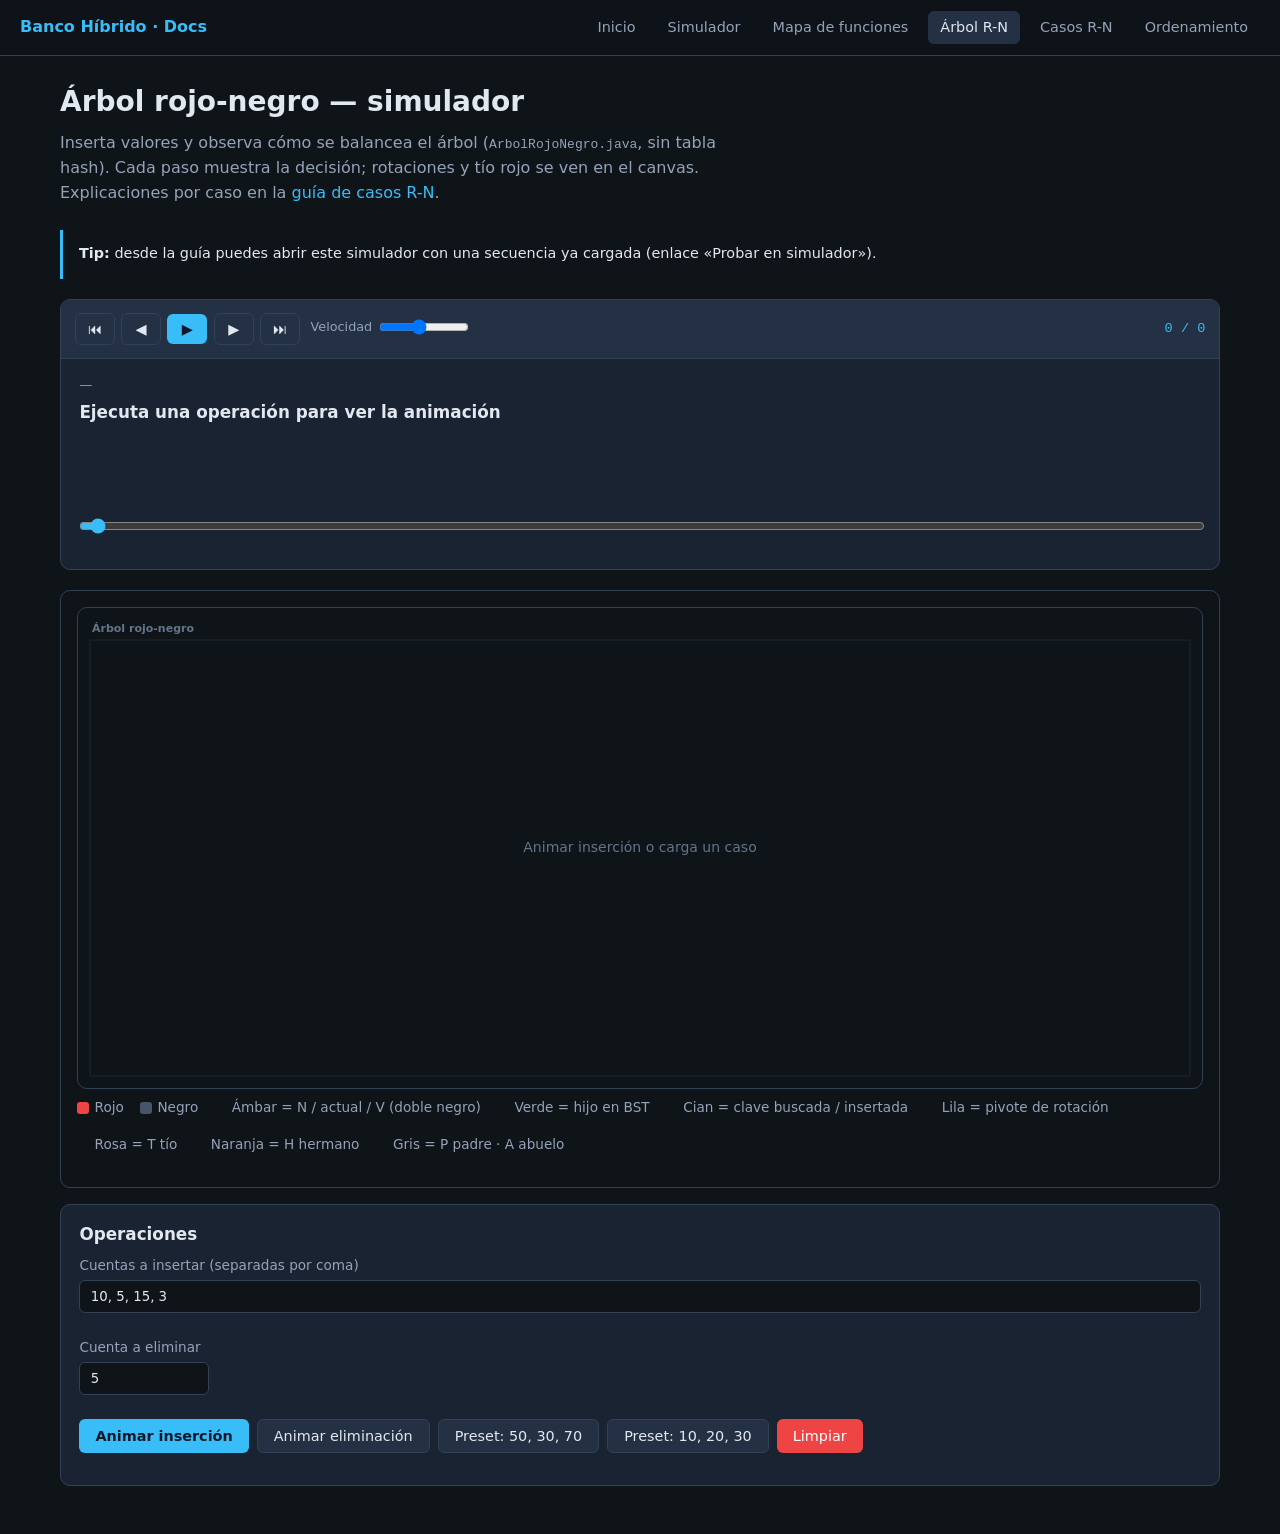
==== commit 3f5c4990: "Correciones y agregacion de metodos eliminar y correccion de bugs" ====
--- a/docs/simulador/arbol-rojo-negro.html
+++ b/docs/simulador/arbol-rojo-negro.html
@@ -50,19 +50,25 @@
     </div>
 
     <div class="tarjeta" style="margin-top:1rem">
-      <h3 style="margin-top:0">Valores a insertar</h3>
+      <h3 style="margin-top:0">Operaciones</h3>
       <div class="fila-form">
         <div style="grid-column: 1 / -1">
-          <label for="secuencia">Cuentas (separadas por coma)</label>
+          <label for="secuencia">Cuentas a insertar (separadas por coma)</label>
           <input type="text" id="secuencia" value="10, 5, 15, 3" />
         </div>
+        <div>
+          <label for="cuentaEliminar">Cuenta a eliminar</label>
+          <input type="number" id="cuentaEliminar" value="5" min="1" />
+        </div>
       </div>
       <div class="grupo-botones">
         <button type="button" class="btn btn-primario" id="btnAnimar">Animar inserción</button>
+        <button type="button" class="btn btn-secundario" id="btnAnimarEliminar">Animar eliminación</button>
         <button type="button" class="btn btn-secundario" id="btnPreset1">Preset: 50, 30, 70</button>
         <button type="button" class="btn btn-secundario" id="btnPreset2">Preset: 10, 20, 30</button>
         <button type="button" class="btn btn-peligro" id="btnLimpiar">Limpiar</button>
       </div>
+      <p id="msgRbt" class="nota" style="margin-bottom:0"></p>
     </div>
   </main>
 
@@ -78,12 +84,17 @@
   <script>
     const BA = window.BancoAnim;
     const BV = window.BancoVista;
+    const BS = window.BancoSerial;
     const canvas = document.getElementById("canvasRbt");
     const inputSecuencia = document.getElementById("secuencia");
+    const inputEliminar = document.getElementById("cuentaEliminar");
+    const msgEl = document.getElementById("msgRbt");
     const ui = { canvas, modo: "arbol", hashEl: null, listaEl: null };
 
     BancoVisualUnificado.init(canvas, { modo: "arbol", alturaLogica: 480 });
 
+    let casilleros = [null];
+    let resultadoPendiente = null;
     let ultimoPaso = null;
 
     const reproductor = new ReproductorVisual({
@@ -92,39 +103,107 @@
         ultimoPaso = paso;
         return BV.aplicarPaso(paso, ui, opts);
       },
+      alTerminar: () => {
+        if (!resultadoPendiente) return;
+        if (resultadoPendiente.casilleros) {
+          casilleros = BS.sincronizarRaices(resultadoPendiente.casilleros);
+        }
+        resultadoPendiente = null;
+      },
     });
 
     function parseSecuencia(txt) {
       return txt.split(/[,;\s]+/).map((s) => parseInt(s.trim(), 10)).filter((n) => !isNaN(n));
     }
 
-    function animar(txt) {
+    function hayArbol() {
+      return casilleros[0] != null;
+    }
+
+    function cargarAnimacion(pasos, resultado) {
+      resultadoPendiente = resultado;
+      BV.reiniciarCanvasAnimacion(ui);
+      const prom = reproductor.cargarPasos(pasos);
+      if (pasos.length) prom.then(() => reproductor.reproducir());
+    }
+
+    function animarInsertar(txt) {
       const nums = parseSecuencia(txt);
-      if (!nums.length) return;
+      if (!nums.length) {
+        msgEl.textContent = "Escribe al menos una cuenta para insertar.";
+        return;
+      }
       const r = BA.animarSoloRBT(nums);
-      reproductor.cargarPasos(r.pasos).then(() => reproductor.reproducir());
-    }
-
-    document.getElementById("btnAnimar").onclick = () => animar(inputSecuencia.value);
+      msgEl.textContent = "Reproduce la inserción; al final queda el árbol listo para eliminar.";
+      cargarAnimacion(r.pasos, r);
+    }
+
+    function animarEliminar(cuenta) {
+      if (!hayArbol()) {
+        msgEl.textContent = "Primero inserta valores o carga un preset.";
+        return;
+      }
+      const r = BA.animarEliminarRBT(casilleros, cuenta);
+      msgEl.textContent = r.ok
+        ? `Eliminando ${cuenta} — revisa búsqueda, sucesor y corregirEliminacion.`
+        : `La cuenta ${cuenta} no está en el árbol actual.`;
+      cargarAnimacion(r.pasos, r);
+    }
+
+    document.getElementById("btnAnimar").onclick = () => animarInsertar(inputSecuencia.value);
+    document.getElementById("btnAnimarEliminar").onclick = () => {
+      const cuenta = parseInt(inputEliminar.value, 10);
+      if (isNaN(cuenta)) {
+        msgEl.textContent = "Indica una cuenta válida a eliminar.";
+        return;
+      }
+      animarEliminar(cuenta);
+    };
     document.getElementById("btnPreset1").onclick = () => {
       inputSecuencia.value = "50, 30, 70";
-      animar("50, 30, 70");
+      animarInsertar("50, 30, 70");
     };
     document.getElementById("btnPreset2").onclick = () => {
       inputSecuencia.value = "10, 20, 30";
-      animar("10, 20, 30");
+      animarInsertar("10, 20, 30");
     };
     document.getElementById("btnLimpiar").onclick = () => {
       ultimoPaso = null;
+      casilleros = [null];
+      resultadoPendiente = null;
       reproductor.cargarPasos([]);
       BV.reiniciarCanvasAnimacion(ui);
+      msgEl.textContent = "";
     };
 
     const params = new URLSearchParams(location.search);
     const seq = params.get("seq");
+    const del = params.get("del");
     if (seq) {
       inputSecuencia.value = seq;
-      animar(seq);
+      const nums = parseSecuencia(seq);
+      const r = BA.animarSoloRBT(nums);
+      if (del) {
+        inputEliminar.value = del;
+        const cuentaDel = parseInt(del, 10);
+        const prevFin = reproductor.alTerminar;
+        reproductor.alTerminar = () => {
+          if (resultadoPendiente?.casilleros) {
+            casilleros = BS.sincronizarRaices(resultadoPendiente.casilleros);
+          }
+          resultadoPendiente = null;
+          reproductor.alTerminar = prevFin;
+          animarEliminar(cuentaDel);
+        };
+      }
+      msgEl.textContent = del
+        ? `Insertando y luego eliminará ${del}…`
+        : "Reproduce la inserción; al final queda el árbol listo para eliminar.";
+      cargarAnimacion(r.pasos, r);
+    } else if (del) {
+      inputEliminar.value = del;
+      msgEl.textContent = "Inserta valores primero y luego usa «Animar eliminación».";
+      BV.reiniciarCanvasAnimacion(ui);
     } else {
       BV.reiniciarCanvasAnimacion(ui);
     }
--- a/docs/simulador/css/estilos.css
+++ b/docs/simulador/css/estilos.css
@@ -236,6 +236,68 @@
   margin: 0.75rem 0;
 }
 
+/* Operaciones manuales — bloques separados (simulador híbrido) */
+.ops-manuales {
+  display: flex;
+  flex-direction: column;
+  gap: 1.25rem;
+}
+
+.bloque-op {
+  padding: 1rem 1.1rem;
+  border: 1px solid var(--border);
+  border-radius: var(--radius);
+  background: rgba(15, 20, 25, 0.45);
+}
+
+.bloque-op-titulo {
+  margin: 0 0 0.85rem;
+  font-size: 0.72rem;
+  font-weight: 700;
+  letter-spacing: 0.06em;
+  text-transform: uppercase;
+  color: var(--muted);
+}
+
+.bloque-op--insertar {
+  border-color: rgba(56, 189, 248, 0.35);
+  background: rgba(56, 189, 248, 0.04);
+}
+
+.bloque-op--insertar .bloque-op-titulo {
+  color: #7dd3fc;
+}
+
+.bloque-op--eliminar {
+  border-color: rgba(251, 191, 36, 0.4);
+  background: rgba(251, 191, 36, 0.05);
+}
+
+.bloque-op--eliminar .bloque-op-titulo {
+  color: var(--warn);
+}
+
+.bloque-op--otros {
+  border-style: dashed;
+  border-color: rgba(148, 163, 184, 0.35);
+  background: transparent;
+}
+
+.bloque-op .fila-form {
+  margin-bottom: 0;
+}
+
+.bloque-op .grupo-botones {
+  margin: 0.85rem 0 0;
+}
+
+.bloque-op-desc {
+  margin: 0 0 0.75rem;
+  font-size: 0.82rem;
+  color: var(--muted);
+  line-height: 1.45;
+}
+
 /* Log / steps */
 .log-pasos {
   font-family: var(--mono);
